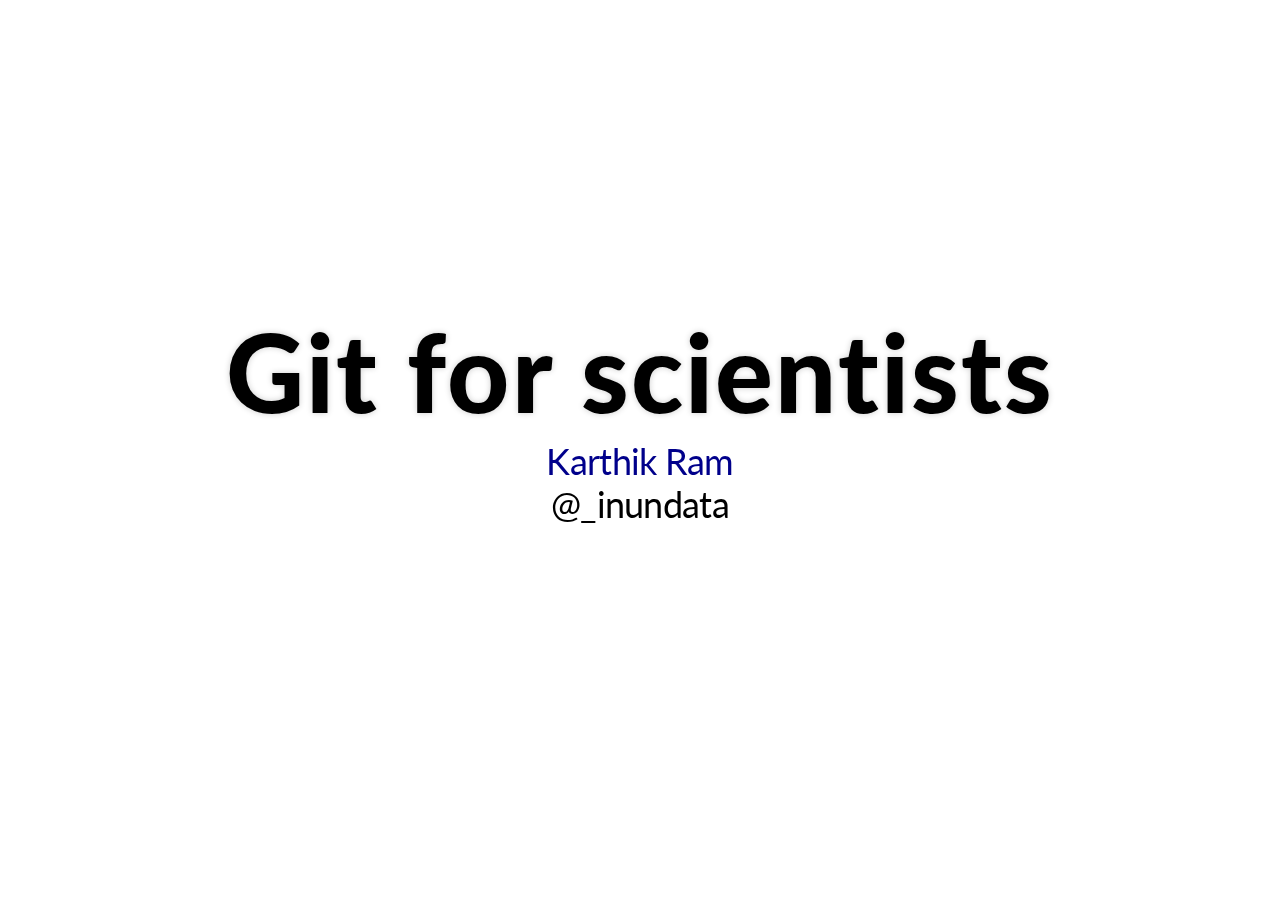
==== index.html @ ee681ab2 "Moved setting earlier" ====
<!doctype html>
<html lang="en">
  <head>
    <title>Git for Science</title>
    <meta name="description" content="A short introduction to git">
        <meta name="author" content="Karthik Ram">
        <meta name="apple-mobile-web-app-capable" content="yes" />
        <meta name="apple-mobile-web-app-status-bar-style" content="black-translucent" />
    <link rel="stylesheet" href="css/slides/reveal.min.css" />
    <link rel="stylesheet" href="css/slides/oscar.css" id="theme" />
    <link rel="stylesheet" href="css/slides/ted.css" />
    <link rel="stylesheet" href="css/slides/github.css">

<!-- Licensed as CC-BY, please edit and use as you see fit. -->


        <!--[if lt IE 9]>
        <script src="lib/js/html5shiv.js"></script>
        <![endif]-->
  </head>
  <body>
    <div class="reveal">
      <div class="slides">
      <section id="slide-title">
  <h1>Git for scientists</h1>
  <p>
    <div class="attribution">
    <a href="http://www.inundata.org/">Karthik Ram </a><br />
    @_inundata
    </div>
  </p>
</section>


<!-- .......................................... -->
<section id="howmany" data-markdown>
    <script type="text/template">
        ## Have you heard of a Version Control System?
    </script>
</section>

<!-- ......Let's jump into git, hooray! .......... -->


<!-- .......................................... -->
<section id="plan" data-markdown>
    <script type="text/template">
        ![](img/vcs_for_science.png)
    </script>
</section>

<!-- .......................................... -->
<section id="Transparency" data-markdown>
    <script type="text/template">
        ## Uses of version control
          * An amazing backup
          * promotes transparency
          * facilitates reproducibility
          * faster recovery from errors
          * easier collaboration
    </script>
</section>

<!-- .......................................... -->
<section id="benefits_for_you" data-markdown>
    <script type="text/template">
        ## Uses of version control
          * Writing papers (either alone or collaboratively)
          * Manage spreadsheet data
          * Writing lectures
          * Writing syllabi
          * maintain your scripts (R, Python, whatever else)
    </script>
</section>

<!-- .......................................... -->
<section id="not_dropobox" data-markdown>
    <script type="text/template">
        This is much more robust than a system like Dropbox <br>
        You decide when to version and what to version.
    </script>
</section>

<!-- .......................................... -->
<section id="snapshots" data-markdown>

    <script type="text/template">
    ### Version control captures snapshots of your work through time
    ![](http://git-scm.com/figures/18333fig0105-tn.png)
    </script>
</section>


<!-- .......................................... -->
<section id="how_it_works" data-markdown>
    <script type="text/template">
         ## What is Git?
    </script>
</section>


<!-- .......................................... -->
<section id="distributed" data-markdown>
    <script type="text/template">
        ##  Git is an open source, distributed, version control system.
    </script>
</section>

<!-- .......................................... -->
<section id="whatgoesintoagitrepo">
  <h2>A git repository is two things</h2>
  <ul>
    <li>A <b>key value store</b> maps checksum &rarr; file</li>
    <li><b>A tree</b>: How these checksums correspond to versions and branches.</li>
  </ul>
  </aside>
  </section>

  <!-- .......................................... -->
<section id="a_tree" data-markdown>
      <script type="text/template">
      ## How Git internally tracks changes
      <br><br>
          ![](img/acommit_tree.png)
      </script>
  </section>

<!-- .......................................... -->
<section id="a_commit" data-markdown>
    <script type="text/template">
    ##  Examine a commit (snapshot)
        ![](img/commit_anatomy.png)
    </script>
</section>

<!-- .......................................... -->
<section id="three_commits" data-markdown>
    <script type="text/template">
        ![](img/threecommits.png)
    </script>
</section>


<!-- .......................................... -->
<section id="configuration" data-markdown>
    <script type="text/template">
        ## Configuration
        <br><br>
        ```
        git config --global user.name "Karthik Ram"
        git config --global user.email "kram@berkeley.edu"
        git config --global color.ui "auto"
        git config --global core.editor "gedit -w -s" 
        ```
<p class="small" align="left">See your current setings</p>
```
git config --list
git config user.name
```
    </script>
</section>


<!-- .......................................... -->
<section id="aliases" data-markdown>
    <script type="text/template">
        ## Aliases
        <br><br>
        ```
        git config --global alias.st status 
        git config --global alias.ci commit 
        git config --global alias.co checkout 
        git config --global alias.ls 'log --pretty=format:'%Cred%h%Creset -%C(yellow)%d%Creset %s %Cgreen(%cr) %C(bold blue)[%an]%Creset' --abbrev-commit'
        git config --global alias.ll 'log --pretty=format:"%C(yellow)%h%Cred%d %Creset%s%Cblue [%cn]" --decorate --numstat'
        ```
<p class="small" align="left">See your current setings</p>
```
git config --list
git config user.name
```
    </script>
</section>


<!-- ~~~~~~~~~~~~~ Start Chacon  ~~~~~~~~~~~~~~~~~~ -->
<section id="how_git_works" data-markdown>
    <script type="text/template">
        # What happens underneath the hood
    </script>
</section>

<section id="chacon51" data-markdown>
    <script type="text/template">
        ![](chacon/foo-0051.png)
    </script>
</section>

<section id="chacon52" data-markdown>
    <script type="text/template">
        ![](chacon/foo-0052.png)
    </script>
</section>

<section id="chacon53" data-markdown>
    <script type="text/template">
        ![](chacon/foo-0053.png)
    </script>
</section>

<section id="chacon54" data-markdown>
    <script type="text/template">
        ![](chacon/foo-0054.png)
    </script>
</section>

<section id="chacon55" data-markdown>
    <script type="text/template">
        ![](chacon/foo-0055.png)
    </script>
</section>

<section id="chacon56" data-markdown>
    <script type="text/template">
        ![](chacon/foo-0056.png)
    </script>
</section>

<section id="chacon57" data-markdown>
    <script type="text/template">
        ![](chacon/foo-0057.png)
    </script>
</section>

<section id="chacon58" data-markdown>
    <script type="text/template">
        ![](chacon/foo-0058.png)
    </script>
</section>

<section id="chacon59" data-markdown>
    <script type="text/template">
        ![](chacon/foo-0059.png)
    </script>
</section>

<section id="chacon60" data-markdown>
    <script type="text/template">
        ![](chacon/foo-0060.png)
    </script>
</section>

<section id="chacon61" data-markdown>
    <script type="text/template">
        ![](chacon/foo-0061.png)
    </script>
</section>

<section id="chacon62" data-markdown>
    <script type="text/template">
        ![](chacon/foo-0062.png)
    </script>
</section>

<section id="chacon63" data-markdown>
    <script type="text/template">
        ![](chacon/foo-0063.png)
    </script>
</section>

<section id="chacon64" data-markdown>
    <script type="text/template">
        ![](chacon/foo-0064.png)
    </script>
</section>

<section id="chacon65" data-markdown>
    <script type="text/template">
        ![](chacon/foo-0065.png)
    </script>
</section>

<section id="chacon66" data-markdown>
    <script type="text/template">
        ![](chacon/foo-0066.png)
    </script>
</section>

<section id="chacon67" data-markdown>
    <script type="text/template">
        ![](chacon/foo-0067.png)
    </script>
</section>

<section id="chacon68" data-markdown>
    <script type="text/template">
        ![](chacon/foo-0068.png)
    </script>
</section>

<section id="chacon69" data-markdown>
    <script type="text/template">
        ![](chacon/foo-0069.png)
    </script>
</section>

<section id="chacon70" data-markdown>
    <script type="text/template">
        ![](chacon/foo-0070.png)
    </script>
</section>

<section id="chacon71" data-markdown>
    <script type="text/template">
        ![](chacon/foo-0071.png)
    </script>
</section>

<section id="chacon72" data-markdown>
    <script type="text/template">
        ![](chacon/foo-0072.png)
    </script>
</section>

<section id="chacon73" data-markdown>
    <script type="text/template">
        ![](chacon/foo-0073.png)
    </script>
</section>

<!-- ~~~~~~~~~~~~~ End Chacon, damn that was long  ~~~~~~~~~~~~~~~~~~ -->

<!-- .......................................... -->
<section id="lets_start" data-markdown>
    <script type="text/template">
        ## Lets start using Git!
    </script>
</section>

<!-- .......................................... -->
<section id="shell_git" data-markdown>
    <script type="text/template">
        ## Type in git from the terminal
<br>
```
git
```
</script>
</section>

<!-- .......................................... -->
<section id="configuration" data-markdown>
    <script type="text/template">
        ## Configuration
        <br><br>
        ```
        git config --global user.name "Karthik Ram"
        git config --global user.email "kram@berkeley.edu"
        git config --global color.ui "auto"
        git config --global core.editor "gedit -w -s" 
        ```
<p class="small" align="left">See your current setings</p>
```
git config --list
git config user.name
```
    </script>
</section>


<!-- .......................................... -->
<section id="aliases" data-markdown>
    <script type="text/template">
        ## Aliases
        <br><br>
        ```
        git config --global alias.st status 
        git config --global alias.ci commit 
        git config --global alias.co checkout 
        git config --global alias.ls 'log --pretty=format:'%Cred%h%Creset -%C(yellow)%d%Creset %s %Cgreen(%cr) %C(bold blue)[%an]%Creset' --abbrev-commit'
        git config --global alias.ll 'log --pretty=format:"%C(yellow)%h%Cred%d %Creset%s%Cblue [%cn]" --decorate --numstat'
        ```
<p class="small" align="left">See your current setings</p>
```
git config --list
git config user.name
```
    </script>
</section>



<!-- .......................................... -->
<section id="basic_workflow" data-markdown>
    <script type="text/template">
      ## There are 4 main steps to a basic Git workflow
<br><br>

1. Edit files (grab a tub of ice cream off the shelf)
2. Review these changes (Do you really want ice cream?)
3. Stage the changes (put it in your cart)
4. Commit these changes (pay for it)
    </script>
</section>

<!-- .......................................... -->
<section id="lifecycle_more">
<img src="img/lifecycle2.png" />
</section>

<!-- .......................................... -->
<section id="workflow_fleshed_out" data-markdown>
<script type="text/template">
  ## There are 4 main steps to a basic Git workflow

 1. Edit files (create a file)
 2. Review these changes (<code>git diff</code>)
 3. Stage the changes (<code>git add</code>)
 4. Commit these changes (<code>git commit</code>)
    </script>
</section>




<!-- .......................................... -->
<section id="even-simpler-workflow-ice-cream">
     <h2>An even simpler workflow</h2>
<ol>
 <li class="fragment"> edit files (Grab tub of ice cream)</li>
 <li class="fragment"> Stage the changes and commit  (run to cashier and pay for it)</li>
</ol>
</section>

<!-- .......................................... -->
<section id="even-simpler-workflow" data-markdown>
    <script type="text/template">
      ## An even simpler workflow
      1. edit files (Use your favorite editor)
      2. Stage the changes and commit  (`git commit -am`)
    </script>
</section>



<!-- .......................................... -->
<section id="create_new_folder" data-markdown>
    <script type="text/template">
    ## Create a folder and initialize a git repository
    <br><br>
```
mkdir temp
cd temp
git init
```

```
Initialized empty Git repository in /private/tmp/temp/.git/
```
    </script>
</section>


<!-- .......................................... -->
<section id="examine_the_directory" data-markdown>
    <script type="text/template">
### Now examine the folder

```
ls -la
```

```
total 0
drwxr-xr-x   3 karthik  wheel   102 Apr 12 16:05 .
drwxrwxrwt  48 root     wheel  1632 Apr 12 16:05 ..
drwxr-xr-x  10 karthik  wheel   340 Apr 12 16:05 .git
```
```
ls -l .git

total 40
-rw-r--r--   1 karthik  wheel   16 Apr 12 16:06 COMMIT_EDITMSG
-rw-r--r--   1 karthik  wheel   23 Apr 12 16:05 HEAD
drwxr-xr-x   2 karthik  wheel   68 Apr 12 16:05 branches
-rw-r--r--   1 karthik  wheel  138 Apr 12 16:05 config
-rw-r--r--   1 karthik  wheel   73 Apr 12 16:05 description
drwxr-xr-x  11 karthik  wheel  374 Apr 12 16:05 hooks
-rw-r--r--   1 karthik  wheel  104 Apr 12 16:06 index
drwxr-xr-x   3 karthik  wheel  102 Apr 12 16:05 info
drwxr-xr-x   4 karthik  wheel  136 Apr 12 16:06 logs
drwxr-xr-x   7 karthik  wheel  238 Apr 12 16:06 objects
drwxr-xr-x   4 karthik  wheel  136 Apr 12 16:05 refs
```
    </script>
</section>

<!-- .......................................... -->
<section id="Create-a-file" data-markdown>
    <script type="text/template">
  ## Create a file

  ```
  echo "My first file" > file1.txt
  git status
  ```
    </script>
</section>

<!-- .......................................... -->
<section id="git_status" data-markdown>
    <script type="text/template">
    ## git status
```
git status
```

```
  # On branch master
  #
  # Initial commit
  #
  # Untracked files:
  #   (use "git add <file>..." to include in what will be committed)
  #
  #   file1.txt
nothing added to commit but untracked files present (use "git add" to track)
```
    </script>
</section>


<!-- .......................................... -->
<section id="add_a_file" data-markdown>
    <script type="text/template">
## git add

```
  git add file1.txt
  git status
```

```
  # On branch master
  #
  # Initial commit
  #
  # Changes to be committed:
  #   (use "git rm --cached <file>..." to unstage)
  #
  #   new file:   file1.txt
  #
```
    </script>
</section>

<!-- .......................................... -->
<section id="your_first_commit" data-markdown>
    <script type="text/template">
## git commit

```
  git commit -m"My first commit"


[master (root-commit) c173899] My first commit
 1 file changed, 1 insertion(+)
 create mode 100644 file1.txt
  git status
  # On branch master
nothing to commit, working directory clean
```
<br>
<p class="small" align="left">Now another quick status check</p>
<br>
```
git status

  # On branch master
nothing to commit, working directory clean
```
    </script>
</section>

<!-- .......................................... -->
<section id="make_changes" data-markdown>
    <script type="text/template">
      ## Make some changes

<pre><code>echo "Another exciting data point to my file" >> file1.txt
</code></pre>

<pre><code>git status

# On branch master
# Changes not staged for commit:
#   (use "git add <file>..." to update what will be committed)
#   (use "git checkout -- <file>..." to discard changes in working directory)
#
#   modified:   file1.txt
#
no changes added to commit (use "git add" and/or "git commit -a")
</code></pre>
    </script>
</section>

<!-- .......................................... -->
<section id="log" data-markdown>
    <script type="text/template">
## View the logs

```
git log
```

```
commit ee10d636d5859340a37e2a9b5e1d2f1138858b20
Author: Karthik Ram <karthik.ram@gmail.com>
Date:   Fri Apr 12 17:33:52 2013 -0700

    Updated file 1 with new awesome information

commit c1738998b90db8e76172fb23338aa605a4c6d34f
Author: Karthik Ram <karthik.ram@gmail.com>
Date:   Fri Apr 12 16:06:25 2013 -0700

    My first commit
(END)
```
    </script>
</section>


<!-- .......................................... -->
<section id="exercise_1" data-markdown>
    <script type="text/template">
## Exercise
<hr>
1. Create a new folder
2. Initialize a git repository (<code>use git init</code>)
3. Create a file and add it
4. Commit the file.
5. View the logs (<code>git log</code>)
6. Modify and commit the file again
7. Now view the logs to see your commit history
8. Take a break!
    </script>
</section>



<!-- .......................................... -->
<section id="branch_title" data-markdown>
    <script type="text/template">
        # Git Branching
    </script>
</section>


<!-- .......................................... -->
<section id="masters">
<h3>Master branch</h3>
<img src="img/threecommits.png" />
<hr>
<img src="img/masterbranch.png" />
</section>

<!-- .......................................... -->
<section id="curr_br">
<h3>Current branch</h3>
<img src="img/HEAD.png" />
</section>

<!-- .......................................... -->
<section id="new_br">
<h3>New branch</h3>
<img src="img/newbranch.png" />
</section>

<!-- .......................................... -->
<section id="new_branch">
<h3>New branch</h3>
<img src="img/HEAD_testing.png" />
</section>

<!-- .......................................... -->
<section id="create_a_branch" data-markdown>
    <script type="text/template">
    ## Lets branch out!
    <br><br>

```
 # What branches do I have?
git branch
 # create a new branch
git branch new_idea
git branch
git checkout new_idea
git branch
echo "Another new line" >> file1.txt
echo "Added a sentence in my new branch" >> file1.txt
```
    </script>
</section>

<section id="commit_to_new_branch" data-markdown>
    <script type="text/template">
Make some changes to this <code>new_idea</code> branch

```
echo "Another new line" >> file1.txt
echo "Added a sentence in my new branch" >> file1.txt
```
Do a <code>git diff</code>

```
git diff
```
Then commit your changes (Capitalized, short summary (less than 50 chars))

```
git commit
```
    </script>
</section>

<!-- .......................................... -->
<section id="comparing-two-branches">
  <h3>Compare the two branches</h3>
<table  width=80%>
<tr>
<td>
<pre>
<code>git checkout master
git branch
* master
  new_idea

cat file1.txt

My first file
Another exciting data point
</code>
</pre>
</td>

<td>
<pre>
<code>git branch
git checkout new_idea
  master
* new_idea

cat file1.txt

My first file
Another exciting data point
Another new line
Added a sentence in my new branch
</code>
</pre>
</td>


</tr></table>
</section>


<section id="new_files" data-markdown>
    <script type="text/template">
### Also create a couple of new files in this branch

```
touch a.txt
touch b.txt
git add .
git commit -m "Add new files"
git status
```
    </script>
</section>

<!-- .......................................... -->
<section id="merging" data-markdown>
    <script type="text/template">
## Merging two branches

```
git checkout master
git merge new_idea
git status
cat file1.txt
```
    </script>
</section>


<!-- ..........................................
 <section id="what_merge_looks" data-markdown>
     <script type="text/template">
     ## What a merge looks like
 <br>
         ![](img/after_merge.png)
     </script>
 </section>
 -->

<!-- .......................................... -->
<section title="after_merge">
<h2>What a merge looks like</h2>
<img src="http://git-scm.com/figures/18333fig0328-tn.png" />
</section>


<!-- .......................................... -->
<section id="adding-a-remotes" data-markdown>
    <script type="text/template">
        # Add a remote to mirror your repository
    </script>
</section>


<!-- .......................................... -->
<section id="adding_a_remote" data-markdown>
    <script type="text/template">
### What remotes do you have?

```
git remote -v
```
### Now we can add a remote

```
git remote add ...
```

    </script>
</section>

<!-- .......................................... -->
<section id="remote-hosts" data-markdown >
    <script type="text/template">
        # Using a Git hosting service
    </script>
</section>

<!-- .......................................... -->
<section id="hosting_options" data-markdown>
<script type="text/template">
### Where to host your code

* **Bitbucket.com**: unlimited free private hosting for students
* **GitHub.com**: offers 5 free private repositories for students
* Both offer unlimited public repositories
</script>
</section>

<!-- .......................................... -->
<section id="clone_this_repo" data-markdown>
    <script type="text/template">
    ### Clone the repo you are currently viewing!
```
git clone git@github.com:karthikram/git_intro.git
```
    </script>
</section>

<!-- .......................................... -->
<section id="five_min_break" data-markdown data-state="skyblue">
    <script type="text/template">
## Take 15 minutes to poke around my repo.
## See my logs, branches (or just take a break)
    </script>
</section>


<!-- .......................................... -->
<section id="push_and_pull" data-markdown>
    <script type="text/template">
        # Syncing with a remote repository
```
git push
```

```
git pull
```
    </script>
</section>

<!-- .......................................... -->
<section id="review" data-markdown>
    <script type="text/template">
        ## Git command review
1. git add
2. git commit
3. git status
4. git clone
5. git diff
6. git branch
7. git merge
    </script>
</section>

<!-- .......................................... -->
<section id="resources" data-markdown>
    <script type="text/template">
        ## Additional resources
1. git-scm.com
2. gitref.org
3. progit.com
    </script>
</section>

<!-- .......................................... -->
<!-- Prius Dashboard image source: http://www.flickr.com/photos/shinerclay/5020338937/ -->
<!-- This is how you are using Git now, which is fine. -->
<section id="prius" data-markdown >
    <script type="text/template">
        ![](img/prius.jpg)
    </script>
</section>

<!-- .......................................... -->
<!-- Endeavor image source: http://www.flickr.com/photos/jurvetson/6912974136/ -->
<!-- But really, this is the true power of Git. You can expose every wire and button under the hood if you wanted to. -->
<section id="shuttle" data-markdown >
    <script type="text/template">
        ![](img/endavour.jpg)
    </script>
</section>



<section id="things-i-didnt-cover">
<h3>Other things you can do</h3>
<ul>
<li>Collaborate with your coauthors</li>
<li>Use various free/paid tools including guis</li>
<li>Manage everything with git</li>
</ul>
</section>


<section id="vcs_all_the_things" data-markdown>
    <script type="text/template">
![](img/kid_like_a_boss.jpg)
    </script>
</section>
<!-- ~~~~~~~~~~~~~ end divs  ~~~~~~~~~~~~~~~~~~ -->

      </div>
    </div>

<script src="js/slides/head.min.js"></script>
<script src="js/slides/reveal.min.js"></script>

<!-- Load JS here for greater good =============================-->
    <script src="js/jquery-1.8.2.min.js"></script>
    <script src="js/jquery-ui-1.10.0.custom.min.js"></script>
    <script src="js/jquery.dropkick-1.0.0.js"></script>
    <script src="js/custom_checkbox_and_radio.js"></script>
    <script src="js/custom_radio.js"></script>
    <script src="js/jquery.tagsinput.js"></script>
    // <script src="js/bootstrap-tooltip.js"></script>
    // <script src="js/jquery.placeholder.js"></script>
    // <script src="http://vjs.zencdn.net/c/video.js"></script>
    <script src="js/application.js"></script>
<script>
            Reveal.initialize({
                controls: false,
                progress: false,
                history: true,
                center: true,
                theme: Reveal.getQueryHash().theme, // available themes are in /css/theme
                transition: Reveal.getQueryHash().transition || 'none', // default/cube/page/concave/zoom/linear/none

                // Optional libraries used to extend on reveal.js
                dependencies: [
        { src: 'js/slides/classList.js', condition: function() { return !document.body.classList; } },
          { src: 'plugin/markdown/showdown.js', condition: function() { return !!document.querySelector( '[data-markdown]' ); } },
          { src: 'plugin/markdown/markdown.js', condition: function() { return !!document.querySelector( '[data-markdown]' ); } },
          { src: 'js/slides/highlight.js', async: true, callback: function() { hljs.initHighlightingOnLoad(); } },
          { src: 'js/slides/zoom.js', async: true, condition: function() { return !!document.body.classList; } },
          { src: 'js/slides/notes.js', async: true, condition: function() { return !!document.body.classList; } }

                ]
            });
</script>

  </body>
</html>
---- css/slides/oscar.css ----
@import url(http://fonts.googleapis.com/css?family=Lato:300italic,400,400italic,700italic,700,900);
/**
 * A simple theme for reveal.js presentations, similar
 * to the default theme. The accent color is darkblue.
 *
 * This theme is Copyright (C) 2012 Owen Versteeg, https://github.com/StereotypicalApps. It is MIT licensed.
 * reveal.js is Copyright (C) 2011-2012 Hakim El Hattab, http://hakim.se
 */
/*********************************************
 * GLOBAL STYLES
 *********************************************/
@font-face {
  font-family: 'FontAwesome';
  src: url('font/fontawesome-webfont.eot?v=3.0.1');
  src: url('font/fontawesome-webfont.eot?#iefix&v=3.0.1') format('embedded-opentype'),
    url('font/fontawesome-webfont.woff?v=3.0.1') format('woff'),
    url('font/fontawesome-webfont.ttf?v=3.0.1') format('truetype');
  font-weight: normal;
  font-style: normal;
}

body {
  background: white;
  background-color: white;
}

.reveal {
  font-family: "Lato", Times, "Times New Roman", serif;
  font-size: 36px;
  font-weight: 200;
  letter-spacing: -0.02em;
  color: black;
}

::selection {
  color: white;
  background: rgba(0, 0, 0, 0.99);
  text-shadow: none;
}

/*********************************************
 * HEADERS
 *********************************************/
.reveal h1,
.reveal h2,
.reveal h3,
.reveal h4,
.reveal h5,
.reveal h6 {
  margin: 0 0 20px 0;
  color: black;
  font-family: "Lato", sans-serif;
  line-height: 0.9em;
  letter-spacing: 0.02em;
  text-transform: none;
  text-shadow: none;
}

.reveal h1 { font-weight: 900 }
.reveal h2 { font-weight: 700 }
.reveal h3 { font-weight: 500 }
.reveal h4 { font-weight: 400 }

.reveal .elaboration {
  font-weight: 300 !important;
  font-style: italic;
}

.reveal h1 {
  text-shadow: 0px 0px 6px rgba(0, 0, 0, 0.2);
}

/*********************************************
 * LINKS
 *********************************************/
.reveal a:not(.image) {
  color: darkblue;
  text-decoration: none;
  -webkit-transition: color .15s ease;
  -moz-transition: color .15s ease;
  -ms-transition: color .15s ease;
  -o-transition: color .15s ease;
  transition: color .15s ease;
}

.reveal a:not(.image):hover {
  color: #0000f1;
  text-shadow: none;
  border: none;
}

.reveal .roll span:after {
  color: #fff;
  background: #00003f;
}

/*********************************************
 * IMAGES
 *********************************************/
.reveal section img {
  margin: 15px 0px;
  background: rgba(255, 255, 255, 0.12);
  border: 4px solid black;
  box-shadow: 0 0 10px rgba(0, 0, 0, 0.15);
  -webkit-transition: all .2s linear;
  -moz-transition: all .2s linear;
  -ms-transition: all .2s linear;
  -o-transition: all .2s linear;
  transition: all .2s linear;
}

.reveal a:hover img {
  background: rgba(255, 255, 255, 0.2);
  border-color: darkblue;
  box-shadow: 0 0 20px rgba(0, 0, 0, 0.55);
}

/*********************************************
 * NAVIGATION CONTROLS
 *********************************************/
.reveal .controls div.navigate-left,
.reveal .controls div.navigate-left.enabled {
  border-right-color: darkblue;
}

.reveal .controls div.navigate-right,
.reveal .controls div.navigate-right.enabled {
  border-left-color: darkblue;
}

.reveal .controls div.navigate-up,
.reveal .controls div.navigate-up.enabled {
  border-bottom-color: darkblue;
}

.reveal .controls div.navigate-down,
.reveal .controls div.navigate-down.enabled {
  border-top-color: darkblue;
}

.reveal .controls div.navigate-left.enabled:hover {
  border-right-color: #0000f1;
}

.reveal .controls div.navigate-right.enabled:hover {
  border-left-color: #0000f1;
}

.reveal .controls div.navigate-up.enabled:hover {
  border-bottom-color: #0000f1;
}

.reveal .controls div.navigate-down.enabled:hover {
  border-top-color: #0000f1;
}

/*********************************************
 * PROGRESS BAR
 *********************************************/
.reveal .progress {
  background: rgba(0, 0, 0, 0.2);
}

.reveal .progress span {
  background: darkblue;
  -webkit-transition: width 800ms cubic-bezier(0.26, 0.86, 0.44, 0.985);
  -moz-transition: width 800ms cubic-bezier(0.26, 0.86, 0.44, 0.985);
  -ms-transition: width 800ms cubic-bezier(0.26, 0.86, 0.44, 0.985);
  -o-transition: width 800ms cubic-bezier(0.26, 0.86, 0.44, 0.985);
  transition: width 800ms cubic-bezier(0.26, 0.86, 0.44, 0.985);
}
---- css/slides/ted.css ----
/**
 * Background Types
 */

/* Whiteout */

.whiteout .reveal .state-background {
	background: rgba( 255, 255, 255, 1.0 );
}

.whiteout .reveal h1 { color: black; }
.whiteout .reveal h2 { color: black; }
.whiteout .reveal h3 { color: black; }
.whiteout .reveal ul li { color: black; }

/* BlueSky */

.bluesky .reveal .state-background {
  background: -moz-radial-gradient(center, circle cover, #057bc3 0%, #005a8 100%);
  background: -webkit-gradient(radial, center center, 0px, center center, 100%, color-stop(0%, #057bc3), color-stop(100%, #005a98));
  background: -webkit-radial-gradient(center, circle cover, #057bc3 0%, #005a98 100%);
  background: -o-radial-gradient(center, circle cover, #057bc3 0%, #005a98 100%);
  background: -ms-radial-gradient(center, circle cover, #057bc3 0%, #005a98 100%);
  background: radial-gradient(center, circle cover, #057bc3 0%, #005a98 100%);
}

.bluesky .reveal h1,
.bluesky .reveal h2,
.bluesky .reveal h3,
.bluesky .reveal h4,
.bluesky .reveal h5,
.bluesky .reveal h6,
.bluesky .reveal p,
.bluesky .reveal div,
.bluesky .reveal ul li {
  color: white;
}

.bluesky .reveal a {
  color: pink;
  text-decoration: underline;
}

img {
  box-shadow: none !important;
}

img {
  border: 0 !important;
  shadow: none;
}

.small {
  font-size: 0.8em !important;
}

table {
  margin-left: auto !important;
  margin-right: auto !important;
}

table td {
  padding: 2px !important;
  padding-top: 18px !important;
  padding-bottom: 18px !important;
}

table.lined td {
  border-bottom: 1px solid #eee;
}

.cmd {
  background-color: #0B2E59 !important;
  color: #E33258 !important;
  padding: 5px !important;
  margin: 1px !important;
  border-radius: 5px !important;
  font-family: monospace !important;
}

.large {
  font-size: 1.3em !important;
  line-height: 1.1em !important;
}

ul.large li {
  margin-bottom: 10px;
}

.huge {
  font-size: 1.8em !important;
}

table.code-example th {
  text-align: center;
}

.reveal .slides {
  max-width: 1000px !important;
}

/*code {
	background: black;
	color: white;
  border-radius: 0.3em;
	box-shadow: 0 0 5px 1px #222 !important;
}*/

pre {
	padding: .2em;
  box-shadow: none !important;
}


span.tt {
  font-family: Monaco !important;
}

img.full {
  max-width: 90%;
  max-height: 90%;
}

.important {
  font-weight: bolder;
}

table.wide {
  min-width: 80%;
}

table.centered td {
  text-align: center;
}

table.small td {
  padding: 0;
}
.small {
  font-size: 0.8em !important;
  line-height: 0.9em !important;
}

p.source {
  text-align: right;
  font-style: italic;
  font-size: 0.4em;
}
---- css/slides/github.css ----
/*

github.com style (c) Vasily Polovnyov <vast@whiteants.net>

*/

pre code {
  font-size: 155%;
  display: block; padding: 0.5em;
  color: #333;
  background: #f8f8ff
}

pre .comment,
pre .template_comment,
pre .diff .header,
pre .javadoc {
  color: #998;
  font-style: italic
}

pre .keyword,
pre .css .rule .keyword,
pre .winutils,
pre .javascript .title,
pre .nginx .title,
pre .subst,
pre .request,
pre .status {
  color: #333;
  font-weight: bold
}

pre .number,
pre .hexcolor,
pre .ruby .constant {
  color: #099;
}

pre .string,
pre .tag .value,
pre .phpdoc,
pre .tex .formula {
  color: #d14
}

pre .title,
pre .id {
  color: #900;
  font-weight: bold
}

pre .javascript .title,
pre .lisp .title,
pre .clojure .title,
pre .subst {
  font-weight: normal
}

pre .class .title,
pre .haskell .type,
pre .vhdl .literal,
pre .tex .command {
  color: #458;
  font-weight: bold
}

pre .tag,
pre .tag .title,
pre .rules .property,
pre .django .tag .keyword {
  color: #000080;
  font-weight: normal
}

pre .attribute,
pre .variable,
pre .lisp .body {
  color: #008080
}

pre .regexp {
  color: #009926
}

pre .class {
  color: #458;
  font-weight: bold
}

pre .symbol,
pre .ruby .symbol .string,
pre .lisp .keyword,
pre .tex .special,
pre .prompt {
  color: #990073
}

pre .built_in,
pre .lisp .title,
pre .clojure .built_in {
  color: #0086b3
}

pre .preprocessor,
pre .pi,
pre .doctype,
pre .shebang,
pre .cdata {
  color: #999;
  font-weight: bold
}

pre .deletion {
  background: #fdd
}

pre .addition {
  background: #dfd
}

pre .diff .change {
  background: #0086b3
}

pre .chunk {
  color: #aaa
}
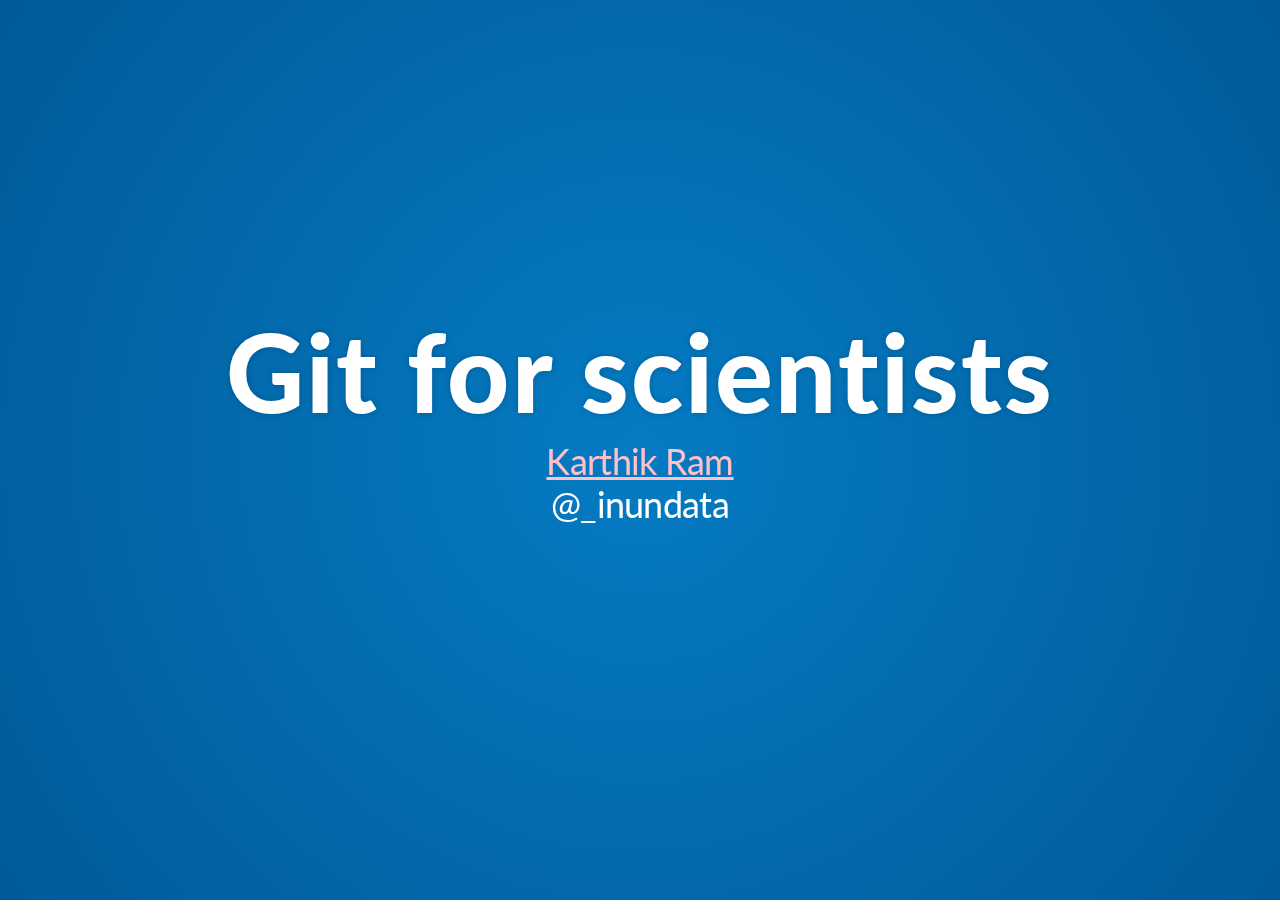
==== commit 2738fb5b: "minor edit" ====
--- a/index.html
+++ b/index.html
@@ -2,7 +2,7 @@
 <html lang="en">
   <head>
     <title>Git for Science</title>
-    <meta name="description" content="A short introduction to git">
+    <meta name="description" content="A short introduction to Git">
         <meta name="author" content="Karthik Ram">
         <meta name="apple-mobile-web-app-capable" content="yes" />
         <meta name="apple-mobile-web-app-status-bar-style" content="black-translucent" />
@@ -21,7 +21,7 @@
   <body>
     <div class="reveal">
       <div class="slides">
-      <section id="slide-title">
+      <section id="slide-title" data-state="bluesky">
   <h1>Git for scientists</h1>
   <p>
     <div class="attribution">
@@ -50,7 +50,7 @@
 </section>
 
 <!-- .......................................... -->
-<section id="Transparency" data-markdown>
+<section id="Transparency" data-markdown data-state="bluesky">
     <script type="text/template">
         ## Uses of version control
           * An amazing backup
@@ -62,11 +62,11 @@
 </section>
 
 <!-- .......................................... -->
-<section id="benefits_for_you" data-markdown>
+<section id="benefits_for_you" data-markdown data-state="bluesky">
     <script type="text/template">
         ## Uses of version control
           * Writing papers (either alone or collaboratively)
-          * Manage spreadsheet data
+          * Manage tabular data
           * Writing lectures
           * Writing syllabi
           * maintain your scripts (R, Python, whatever else)
@@ -74,7 +74,7 @@
 </section>
 
 <!-- .......................................... -->
-<section id="not_dropobox" data-markdown>
+<section id="not_dropobox" data-markdown data-state="bluesky">
     <script type="text/template">
         This is much more robust than a system like Dropbox <br>
         You decide when to version and what to version.
@@ -92,7 +92,7 @@
 
 
 <!-- .......................................... -->
-<section id="how_it_works" data-markdown>
+<section id="how_it_works" data-markdown data-state="bluesky">
     <script type="text/template">
          ## What is Git?
     </script>
@@ -139,7 +139,170 @@
         ![](img/threecommits.png)
     </script>
 </section>
-
+<!-- ~~~~~~~~~~~~~ Start Chacon  ~~~~~~~~~~~~~~~~~~ -->
+<section id="how_git_works" data-markdown data-state="bluesky">
+    <script type="text/template">
+        # What happens underneath the hood
+    </script>
+</section>
+
+<section id="chacon51" data-markdown>
+    <script type="text/template">
+        ![](chacon/foo-0051.png)
+    </script>
+</section>
+
+<section id="chacon52" data-markdown>
+    <script type="text/template">
+        ![](chacon/foo-0052.png)
+    </script>
+</section>
+
+<section id="chacon53" data-markdown>
+    <script type="text/template">
+        ![](chacon/foo-0053.png)
+    </script>
+</section>
+
+<section id="chacon54" data-markdown>
+    <script type="text/template">
+        ![](chacon/foo-0054.png)
+    </script>
+</section>
+
+<section id="chacon55" data-markdown>
+    <script type="text/template">
+        ![](chacon/foo-0055.png)
+    </script>
+</section>
+
+<section id="chacon56" data-markdown>
+    <script type="text/template">
+        ![](chacon/foo-0056.png)
+    </script>
+</section>
+
+<section id="chacon57" data-markdown>
+    <script type="text/template">
+        ![](chacon/foo-0057.png)
+    </script>
+</section>
+
+<section id="chacon58" data-markdown>
+    <script type="text/template">
+        ![](chacon/foo-0058.png)
+    </script>
+</section>
+
+<section id="chacon59" data-markdown>
+    <script type="text/template">
+        ![](chacon/foo-0059.png)
+    </script>
+</section>
+
+<section id="chacon60" data-markdown>
+    <script type="text/template">
+        ![](chacon/foo-0060.png)
+    </script>
+</section>
+
+<section id="chacon61" data-markdown>
+    <script type="text/template">
+        ![](chacon/foo-0061.png)
+    </script>
+</section>
+
+<section id="chacon62" data-markdown>
+    <script type="text/template">
+        ![](chacon/foo-0062.png)
+    </script>
+</section>
+
+<section id="chacon63" data-markdown>
+    <script type="text/template">
+        ![](chacon/foo-0063.png)
+    </script>
+</section>
+
+<section id="chacon64" data-markdown>
+    <script type="text/template">
+        ![](chacon/foo-0064.png)
+    </script>
+</section>
+
+<section id="chacon65" data-markdown>
+    <script type="text/template">
+        ![](chacon/foo-0065.png)
+    </script>
+</section>
+
+<section id="chacon66" data-markdown>
+    <script type="text/template">
+        ![](chacon/foo-0066.png)
+    </script>
+</section>
+
+<section id="chacon67" data-markdown>
+    <script type="text/template">
+        ![](chacon/foo-0067.png)
+    </script>
+</section>
+
+<section id="chacon68" data-markdown>
+    <script type="text/template">
+        ![](chacon/foo-0068.png)
+    </script>
+</section>
+
+<section id="chacon69" data-markdown>
+    <script type="text/template">
+        ![](chacon/foo-0069.png)
+    </script>
+</section>
+
+<section id="chacon70" data-markdown>
+    <script type="text/template">
+        ![](chacon/foo-0070.png)
+    </script>
+</section>
+
+<section id="chacon71" data-markdown>
+    <script type="text/template">
+        ![](chacon/foo-0071.png)
+    </script>
+</section>
+
+<section id="chacon72" data-markdown>
+    <script type="text/template">
+        ![](chacon/foo-0072.png)
+    </script>
+</section>
+
+<section id="chacon73" data-markdown>
+    <script type="text/template">
+        ![](chacon/foo-0073.png)
+    </script>
+</section>
+
+<!-- ~~~~~~~~~~~~~ End Chacon, damn that was long  ~~~~~~~~~~~~~~~~~~ -->
+
+<!-- .......................................... -->
+<section id="lets_start" data-markdown data-state="bluesky">
+    <script type="text/template">
+        ## Lets start using Git!
+    </script>
+</section>
+
+<!-- .......................................... -->
+<section id="shell_git" data-markdown>
+    <script type="text/template">
+        ## Type in git from the terminal
+<br>
+```
+git
+```
+</script>
+</section>
 
 <!-- .......................................... -->
 <section id="configuration" data-markdown>
@@ -150,7 +313,6 @@
         git config --global user.name "Karthik Ram"
         git config --global user.email "kram@berkeley.edu"
         git config --global color.ui "auto"
-        git config --global core.editor "gedit -w -s" 
         ```
 <p class="small" align="left">See your current setings</p>
 ```
@@ -160,192 +322,6 @@
     </script>
 </section>
 
-
-<!-- .......................................... -->
-<section id="aliases" data-markdown>
-    <script type="text/template">
-        ## Aliases
-        <br><br>
-        ```
-        git config --global alias.st status 
-        git config --global alias.ci commit 
-        git config --global alias.co checkout 
-        git config --global alias.ls 'log --pretty=format:'%Cred%h%Creset -%C(yellow)%d%Creset %s %Cgreen(%cr) %C(bold blue)[%an]%Creset' --abbrev-commit'
-        git config --global alias.ll 'log --pretty=format:"%C(yellow)%h%Cred%d %Creset%s%Cblue [%cn]" --decorate --numstat'
-        ```
-<p class="small" align="left">See your current setings</p>
-```
-git config --list
-git config user.name
-```
-    </script>
-</section>
-
-
-<!-- ~~~~~~~~~~~~~ Start Chacon  ~~~~~~~~~~~~~~~~~~ -->
-<section id="how_git_works" data-markdown>
-    <script type="text/template">
-        # What happens underneath the hood
-    </script>
-</section>
-
-<section id="chacon51" data-markdown>
-    <script type="text/template">
-        ![](chacon/foo-0051.png)
-    </script>
-</section>
-
-<section id="chacon52" data-markdown>
-    <script type="text/template">
-        ![](chacon/foo-0052.png)
-    </script>
-</section>
-
-<section id="chacon53" data-markdown>
-    <script type="text/template">
-        ![](chacon/foo-0053.png)
-    </script>
-</section>
-
-<section id="chacon54" data-markdown>
-    <script type="text/template">
-        ![](chacon/foo-0054.png)
-    </script>
-</section>
-
-<section id="chacon55" data-markdown>
-    <script type="text/template">
-        ![](chacon/foo-0055.png)
-    </script>
-</section>
-
-<section id="chacon56" data-markdown>
-    <script type="text/template">
-        ![](chacon/foo-0056.png)
-    </script>
-</section>
-
-<section id="chacon57" data-markdown>
-    <script type="text/template">
-        ![](chacon/foo-0057.png)
-    </script>
-</section>
-
-<section id="chacon58" data-markdown>
-    <script type="text/template">
-        ![](chacon/foo-0058.png)
-    </script>
-</section>
-
-<section id="chacon59" data-markdown>
-    <script type="text/template">
-        ![](chacon/foo-0059.png)
-    </script>
-</section>
-
-<section id="chacon60" data-markdown>
-    <script type="text/template">
-        ![](chacon/foo-0060.png)
-    </script>
-</section>
-
-<section id="chacon61" data-markdown>
-    <script type="text/template">
-        ![](chacon/foo-0061.png)
-    </script>
-</section>
-
-<section id="chacon62" data-markdown>
-    <script type="text/template">
-        ![](chacon/foo-0062.png)
-    </script>
-</section>
-
-<section id="chacon63" data-markdown>
-    <script type="text/template">
-        ![](chacon/foo-0063.png)
-    </script>
-</section>
-
-<section id="chacon64" data-markdown>
-    <script type="text/template">
-        ![](chacon/foo-0064.png)
-    </script>
-</section>
-
-<section id="chacon65" data-markdown>
-    <script type="text/template">
-        ![](chacon/foo-0065.png)
-    </script>
-</section>
-
-<section id="chacon66" data-markdown>
-    <script type="text/template">
-        ![](chacon/foo-0066.png)
-    </script>
-</section>
-
-<section id="chacon67" data-markdown>
-    <script type="text/template">
-        ![](chacon/foo-0067.png)
-    </script>
-</section>
-
-<section id="chacon68" data-markdown>
-    <script type="text/template">
-        ![](chacon/foo-0068.png)
-    </script>
-</section>
-
-<section id="chacon69" data-markdown>
-    <script type="text/template">
-        ![](chacon/foo-0069.png)
-    </script>
-</section>
-
-<section id="chacon70" data-markdown>
-    <script type="text/template">
-        ![](chacon/foo-0070.png)
-    </script>
-</section>
-
-<section id="chacon71" data-markdown>
-    <script type="text/template">
-        ![](chacon/foo-0071.png)
-    </script>
-</section>
-
-<section id="chacon72" data-markdown>
-    <script type="text/template">
-        ![](chacon/foo-0072.png)
-    </script>
-</section>
-
-<section id="chacon73" data-markdown>
-    <script type="text/template">
-        ![](chacon/foo-0073.png)
-    </script>
-</section>
-
-<!-- ~~~~~~~~~~~~~ End Chacon, damn that was long  ~~~~~~~~~~~~~~~~~~ -->
-
-<!-- .......................................... -->
-<section id="lets_start" data-markdown>
-    <script type="text/template">
-        ## Lets start using Git!
-    </script>
-</section>
-
-<!-- .......................................... -->
-<section id="shell_git" data-markdown>
-    <script type="text/template">
-        ## Type in git from the terminal
-<br>
-```
-git
-```
-</script>
-</section>
 
 <!-- .......................................... -->
 <section id="configuration" data-markdown>
@@ -356,28 +332,7 @@
         git config --global user.name "Karthik Ram"
         git config --global user.email "kram@berkeley.edu"
         git config --global color.ui "auto"
-        git config --global core.editor "gedit -w -s" 
-        ```
-<p class="small" align="left">See your current setings</p>
-```
-git config --list
-git config user.name
-```
-    </script>
-</section>
-
-
-<!-- .......................................... -->
-<section id="aliases" data-markdown>
-    <script type="text/template">
-        ## Aliases
-        <br><br>
-        ```
-        git config --global alias.st status 
-        git config --global alias.ci commit 
-        git config --global alias.co checkout 
-        git config --global alias.ls 'log --pretty=format:'%Cred%h%Creset -%C(yellow)%d%Creset %s %Cgreen(%cr) %C(bold blue)[%an]%Creset' --abbrev-commit'
-        git config --global alias.ll 'log --pretty=format:"%C(yellow)%h%Cred%d %Creset%s%Cblue [%cn]" --decorate --numstat'
+        git config --global core.editor "nano" 
         ```
 <p class="small" align="left">See your current setings</p>
 ```
@@ -837,7 +792,7 @@
 </section>
 
 <!-- .......................................... -->
-<section id="remote-hosts" data-markdown >
+<section id="remote-hosts" data-markdown  data-state="bluesky">
     <script type="text/template">
         # Using a Git hosting service
     </script>
@@ -872,6 +827,15 @@
     </script>
 </section>
 
+
+<!-- .......................................... -->
+<section id="github" data-markdown>
+  # Using a Git hosting service like GitHub
+    <script type="text/template">
+    ## GitHub.com
+        ![](img/github_com.png)
+    </script>
+</section>
 
 <!-- .......................................... -->
 <section id="push_and_pull" data-markdown>
@@ -914,7 +878,7 @@
 <!-- .......................................... -->
 <!-- Prius Dashboard image source: http://www.flickr.com/photos/shinerclay/5020338937/ -->
 <!-- This is how you are using Git now, which is fine. -->
-<section id="prius" data-markdown >
+<section id="prius" data-markdown  data-state="bluesky">
     <script type="text/template">
         ![](img/prius.jpg)
     </script>
@@ -923,7 +887,7 @@
 <!-- .......................................... -->
 <!-- Endeavor image source: http://www.flickr.com/photos/jurvetson/6912974136/ -->
 <!-- But really, this is the true power of Git. You can expose every wire and button under the hood if you wanted to. -->
-<section id="shuttle" data-markdown >
+<section id="shuttle" data-markdown  data-state="bluesky">
     <script type="text/template">
         ![](img/endavour.jpg)
     </script>
@@ -931,7 +895,7 @@
 
 
 
-<section id="things-i-didnt-cover">
+<section id="things-i-didnt-cover" data-state="bluesky">
 <h3>Other things you can do</h3>
 <ul>
 <li>Collaborate with your coauthors</li>
@@ -941,7 +905,7 @@
 </section>
 
 
-<section id="vcs_all_the_things" data-markdown>
+<section id="vcs_all_the_things" data-markdown data-state="bluesky">
     <script type="text/template">
 ![](img/kid_like_a_boss.jpg)
     </script>
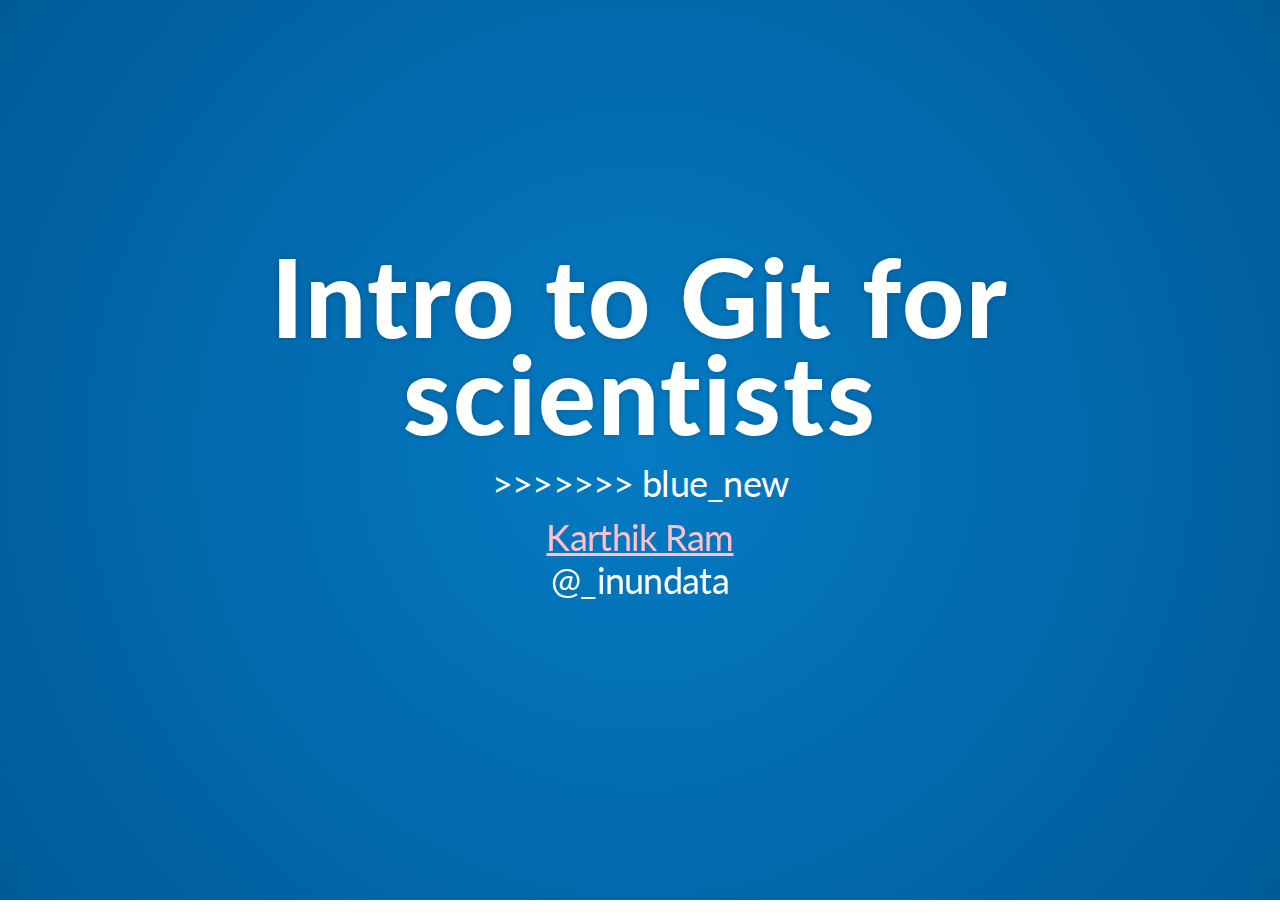
==== commit a94a5704: "Resolved conflicts, updated slides" ====
--- a/index.html
+++ b/index.html
@@ -2,7 +2,7 @@
 <html lang="en">
   <head>
     <title>Git for Science</title>
-    <meta name="description" content="A short introduction to Git">
+    <meta name="description" content="A short introduction to git">
         <meta name="author" content="Karthik Ram">
         <meta name="apple-mobile-web-app-capable" content="yes" />
         <meta name="apple-mobile-web-app-status-bar-style" content="black-translucent" />
@@ -22,7 +22,8 @@
     <div class="reveal">
       <div class="slides">
       <section id="slide-title" data-state="bluesky">
-  <h1>Git for scientists</h1>
+  <h1>Intro to Git for scientists</h1>
+>>>>>>> blue_new
   <p>
     <div class="attribution">
     <a href="http://www.inundata.org/">Karthik Ram </a><br />
@@ -50,7 +51,7 @@
 </section>
 
 <!-- .......................................... -->
-<section id="Transparency" data-markdown data-state="bluesky">
+<section id="Transparency" data-markdown>
     <script type="text/template">
         ## Uses of version control
           * An amazing backup
@@ -62,7 +63,7 @@
 </section>
 
 <!-- .......................................... -->
-<section id="benefits_for_you" data-markdown data-state="bluesky">
+<section id="benefits_for_you" data-markdown>
     <script type="text/template">
         ## Uses of version control
           * Writing papers (either alone or collaboratively)
@@ -74,7 +75,7 @@
 </section>
 
 <!-- .......................................... -->
-<section id="not_dropobox" data-markdown data-state="bluesky">
+<section id="not_dropobox" data-markdown>
     <script type="text/template">
         This is much more robust than a system like Dropbox <br>
         You decide when to version and what to version.
@@ -92,7 +93,7 @@
 
 
 <!-- .......................................... -->
-<section id="how_it_works" data-markdown data-state="bluesky">
+<section id="how_it_works" data-markdown>
     <script type="text/template">
          ## What is Git?
     </script>
@@ -139,170 +140,7 @@
         ![](img/threecommits.png)
     </script>
 </section>
-<!-- ~~~~~~~~~~~~~ Start Chacon  ~~~~~~~~~~~~~~~~~~ -->
-<section id="how_git_works" data-markdown data-state="bluesky">
-    <script type="text/template">
-        # What happens underneath the hood
-    </script>
-</section>
-
-<section id="chacon51" data-markdown>
-    <script type="text/template">
-        ![](chacon/foo-0051.png)
-    </script>
-</section>
-
-<section id="chacon52" data-markdown>
-    <script type="text/template">
-        ![](chacon/foo-0052.png)
-    </script>
-</section>
-
-<section id="chacon53" data-markdown>
-    <script type="text/template">
-        ![](chacon/foo-0053.png)
-    </script>
-</section>
-
-<section id="chacon54" data-markdown>
-    <script type="text/template">
-        ![](chacon/foo-0054.png)
-    </script>
-</section>
-
-<section id="chacon55" data-markdown>
-    <script type="text/template">
-        ![](chacon/foo-0055.png)
-    </script>
-</section>
-
-<section id="chacon56" data-markdown>
-    <script type="text/template">
-        ![](chacon/foo-0056.png)
-    </script>
-</section>
-
-<section id="chacon57" data-markdown>
-    <script type="text/template">
-        ![](chacon/foo-0057.png)
-    </script>
-</section>
-
-<section id="chacon58" data-markdown>
-    <script type="text/template">
-        ![](chacon/foo-0058.png)
-    </script>
-</section>
-
-<section id="chacon59" data-markdown>
-    <script type="text/template">
-        ![](chacon/foo-0059.png)
-    </script>
-</section>
-
-<section id="chacon60" data-markdown>
-    <script type="text/template">
-        ![](chacon/foo-0060.png)
-    </script>
-</section>
-
-<section id="chacon61" data-markdown>
-    <script type="text/template">
-        ![](chacon/foo-0061.png)
-    </script>
-</section>
-
-<section id="chacon62" data-markdown>
-    <script type="text/template">
-        ![](chacon/foo-0062.png)
-    </script>
-</section>
-
-<section id="chacon63" data-markdown>
-    <script type="text/template">
-        ![](chacon/foo-0063.png)
-    </script>
-</section>
-
-<section id="chacon64" data-markdown>
-    <script type="text/template">
-        ![](chacon/foo-0064.png)
-    </script>
-</section>
-
-<section id="chacon65" data-markdown>
-    <script type="text/template">
-        ![](chacon/foo-0065.png)
-    </script>
-</section>
-
-<section id="chacon66" data-markdown>
-    <script type="text/template">
-        ![](chacon/foo-0066.png)
-    </script>
-</section>
-
-<section id="chacon67" data-markdown>
-    <script type="text/template">
-        ![](chacon/foo-0067.png)
-    </script>
-</section>
-
-<section id="chacon68" data-markdown>
-    <script type="text/template">
-        ![](chacon/foo-0068.png)
-    </script>
-</section>
-
-<section id="chacon69" data-markdown>
-    <script type="text/template">
-        ![](chacon/foo-0069.png)
-    </script>
-</section>
-
-<section id="chacon70" data-markdown>
-    <script type="text/template">
-        ![](chacon/foo-0070.png)
-    </script>
-</section>
-
-<section id="chacon71" data-markdown>
-    <script type="text/template">
-        ![](chacon/foo-0071.png)
-    </script>
-</section>
-
-<section id="chacon72" data-markdown>
-    <script type="text/template">
-        ![](chacon/foo-0072.png)
-    </script>
-</section>
-
-<section id="chacon73" data-markdown>
-    <script type="text/template">
-        ![](chacon/foo-0073.png)
-    </script>
-</section>
-
-<!-- ~~~~~~~~~~~~~ End Chacon, damn that was long  ~~~~~~~~~~~~~~~~~~ -->
-
-<!-- .......................................... -->
-<section id="lets_start" data-markdown data-state="bluesky">
-    <script type="text/template">
-        ## Lets start using Git!
-    </script>
-</section>
-
-<!-- .......................................... -->
-<section id="shell_git" data-markdown>
-    <script type="text/template">
-        ## Type in git from the terminal
-<br>
-```
-git
-```
-</script>
-</section>
+
 
 <!-- .......................................... -->
 <section id="configuration" data-markdown>
@@ -313,33 +151,198 @@
         git config --global user.name "Karthik Ram"
         git config --global user.email "kram@berkeley.edu"
         git config --global color.ui "auto"
+        git config --global core.editor "gedit -w -s" 
+        ```
+    </script>
+</section>
+
+
+<!-- .......................................... -->
+<section id="aliases" data-markdown>
+    <script type="text/template">
+        ## Aliases
+        <br>
+        ```
+        git config --global alias.st status 
+        git config --global alias.ci commit 
+        git config --global alias.co checkout 
+        git config --global alias.hist 'log --graph --decorate --pretty=oneline --abbrev-commit'
+        git config --global alias.ls 'log --pretty=format:'%Cred%h%Creset -%C(yellow)%d%Creset %s %Cgreen(%cr) %C(bold blue)[%an]%Creset' --abbrev-commit'
+        git config --global alias.ll 'log --pretty=format:"%C(yellow)%h%Cred%d %Creset%s%Cblue [%cn]" --decorate --numstat'
         ```
 <p class="small" align="left">See your current setings</p>
 ```
 git config --list
 git config user.name
-```
-    </script>
-</section>
-
-
-<!-- .......................................... -->
-<section id="configuration" data-markdown>
-    <script type="text/template">
-        ## Configuration
-        <br><br>
-        ```
-        git config --global user.name "Karthik Ram"
-        git config --global user.email "kram@berkeley.edu"
-        git config --global color.ui "auto"
-        git config --global core.editor "nano" 
-        ```
-<p class="small" align="left">See your current setings</p>
-```
-git config --list
-git config user.name
-```
-    </script>
+cat ~/.gitconfig
+```
+    </script>
+</section>
+
+
+<!-- ~~~~~~~~~~~~~ Start Chacon  ~~~~~~~~~~~~~~~~~~ -->
+<section id="how_git_works" data-markdown>
+    <script type="text/template">
+        # What happens underneath the hood?
+    </script>
+</section>
+
+<section id="chacon51" data-markdown>
+    <script type="text/template">
+        ![](chacon/foo-0051.png)
+    </script>
+</section>
+
+<section id="chacon52" data-markdown>
+    <script type="text/template">
+        ![](chacon/foo-0052.png)
+    </script>
+</section>
+
+<section id="chacon53" data-markdown>
+    <script type="text/template">
+        ![](chacon/foo-0053.png)
+    </script>
+</section>
+
+<section id="chacon54" data-markdown>
+    <script type="text/template">
+        ![](chacon/foo-0054.png)
+    </script>
+</section>
+
+<section id="chacon55" data-markdown>
+    <script type="text/template">
+        ![](chacon/foo-0055.png)
+    </script>
+</section>
+
+<section id="chacon56" data-markdown>
+    <script type="text/template">
+        ![](chacon/foo-0056.png)
+    </script>
+</section>
+
+<section id="chacon57" data-markdown>
+    <script type="text/template">
+        ![](chacon/foo-0057.png)
+    </script>
+</section>
+
+<section id="chacon58" data-markdown>
+    <script type="text/template">
+        ![](chacon/foo-0058.png)
+    </script>
+</section>
+
+<section id="chacon59" data-markdown>
+    <script type="text/template">
+        ![](chacon/foo-0059.png)
+    </script>
+</section>
+
+<section id="chacon60" data-markdown>
+    <script type="text/template">
+        ![](chacon/foo-0060.png)
+    </script>
+</section>
+
+<section id="chacon61" data-markdown>
+    <script type="text/template">
+        ![](chacon/foo-0061.png)
+    </script>
+</section>
+
+<section id="chacon62" data-markdown>
+    <script type="text/template">
+        ![](chacon/foo-0062.png)
+    </script>
+</section>
+
+<section id="chacon63" data-markdown>
+    <script type="text/template">
+        ![](chacon/foo-0063.png)
+    </script>
+</section>
+
+<section id="chacon64" data-markdown>
+    <script type="text/template">
+        ![](chacon/foo-0064.png)
+    </script>
+</section>
+
+<section id="chacon65" data-markdown>
+    <script type="text/template">
+        ![](chacon/foo-0065.png)
+    </script>
+</section>
+
+<section id="chacon66" data-markdown>
+    <script type="text/template">
+        ![](chacon/foo-0066.png)
+    </script>
+</section>
+
+<section id="chacon67" data-markdown>
+    <script type="text/template">
+        ![](chacon/foo-0067.png)
+    </script>
+</section>
+
+<section id="chacon68" data-markdown>
+    <script type="text/template">
+        ![](chacon/foo-0068.png)
+    </script>
+</section>
+
+<section id="chacon69" data-markdown>
+    <script type="text/template">
+        ![](chacon/foo-0069.png)
+    </script>
+</section>
+
+<section id="chacon70" data-markdown>
+    <script type="text/template">
+        ![](chacon/foo-0070.png)
+    </script>
+</section>
+
+<section id="chacon71" data-markdown>
+    <script type="text/template">
+        ![](chacon/foo-0071.png)
+    </script>
+</section>
+
+<section id="chacon72" data-markdown>
+    <script type="text/template">
+        ![](chacon/foo-0072.png)
+    </script>
+</section>
+
+<section id="chacon73" data-markdown>
+    <script type="text/template">
+        ![](chacon/foo-0073.png)
+    </script>
+</section>
+
+<!-- ~~~~~~~~~~~~~ End Chacon, damn that was long  ~~~~~~~~~~~~~~~~~~ -->
+
+<!-- .......................................... -->
+<section id="lets_start" data-markdown>
+    <script type="text/template">
+        ## Lets start using Git!
+    </script>
+</section>
+
+<!-- .......................................... -->
+<section id="shell_git" data-markdown>
+    <script type="text/template">
+        ## Type in git from the terminal
+<br>
+```
+git
+```
+</script>
 </section>
 
 
@@ -403,8 +406,7 @@
     ## Create a folder and initialize a git repository
     <br><br>
 ```
-mkdir temp
-cd temp
+cd day1
 git init
 ```
 
@@ -455,8 +457,10 @@
   ## Create a file
 
   ```
-  echo "My first file" > file1.txt
-  git status
+git add .
+git commit
+# or
+git commit -m "A useful commit message"
   ```
     </script>
 </section>
@@ -590,14 +594,13 @@
     <script type="text/template">
 ## Exercise
 <hr>
-1. Create a new folder
+1. cd into your day1 folder.
 2. Initialize a git repository (<code>use git init</code>)
-3. Create a file and add it
-4. Commit the file.
+3. Add all the file you've created since yesterday
+4. Commit the files
 5. View the logs (<code>git log</code>)
-6. Modify and commit the file again
+6. Modify and commit any file again
 7. Now view the logs to see your commit history
-8. Take a break!
     </script>
 </section>
 
@@ -792,7 +795,7 @@
 </section>
 
 <!-- .......................................... -->
-<section id="remote-hosts" data-markdown  data-state="bluesky">
+<section id="remote-hosts" data-markdown >
     <script type="text/template">
         # Using a Git hosting service
     </script>
@@ -827,15 +830,6 @@
     </script>
 </section>
 
-
-<!-- .......................................... -->
-<section id="github" data-markdown>
-  # Using a Git hosting service like GitHub
-    <script type="text/template">
-    ## GitHub.com
-        ![](img/github_com.png)
-    </script>
-</section>
 
 <!-- .......................................... -->
 <section id="push_and_pull" data-markdown>
@@ -878,7 +872,7 @@
 <!-- .......................................... -->
 <!-- Prius Dashboard image source: http://www.flickr.com/photos/shinerclay/5020338937/ -->
 <!-- This is how you are using Git now, which is fine. -->
-<section id="prius" data-markdown  data-state="bluesky">
+<section id="prius" data-markdown >
     <script type="text/template">
         ![](img/prius.jpg)
     </script>
@@ -887,7 +881,7 @@
 <!-- .......................................... -->
 <!-- Endeavor image source: http://www.flickr.com/photos/jurvetson/6912974136/ -->
 <!-- But really, this is the true power of Git. You can expose every wire and button under the hood if you wanted to. -->
-<section id="shuttle" data-markdown  data-state="bluesky">
+<section id="shuttle" data-markdown >
     <script type="text/template">
         ![](img/endavour.jpg)
     </script>
@@ -895,7 +889,7 @@
 
 
 
-<section id="things-i-didnt-cover" data-state="bluesky">
+<section id="things-i-didnt-cover">
 <h3>Other things you can do</h3>
 <ul>
 <li>Collaborate with your coauthors</li>
@@ -905,7 +899,7 @@
 </section>
 
 
-<section id="vcs_all_the_things" data-markdown data-state="bluesky">
+<section id="vcs_all_the_things" data-markdown>
     <script type="text/template">
 ![](img/kid_like_a_boss.jpg)
     </script>
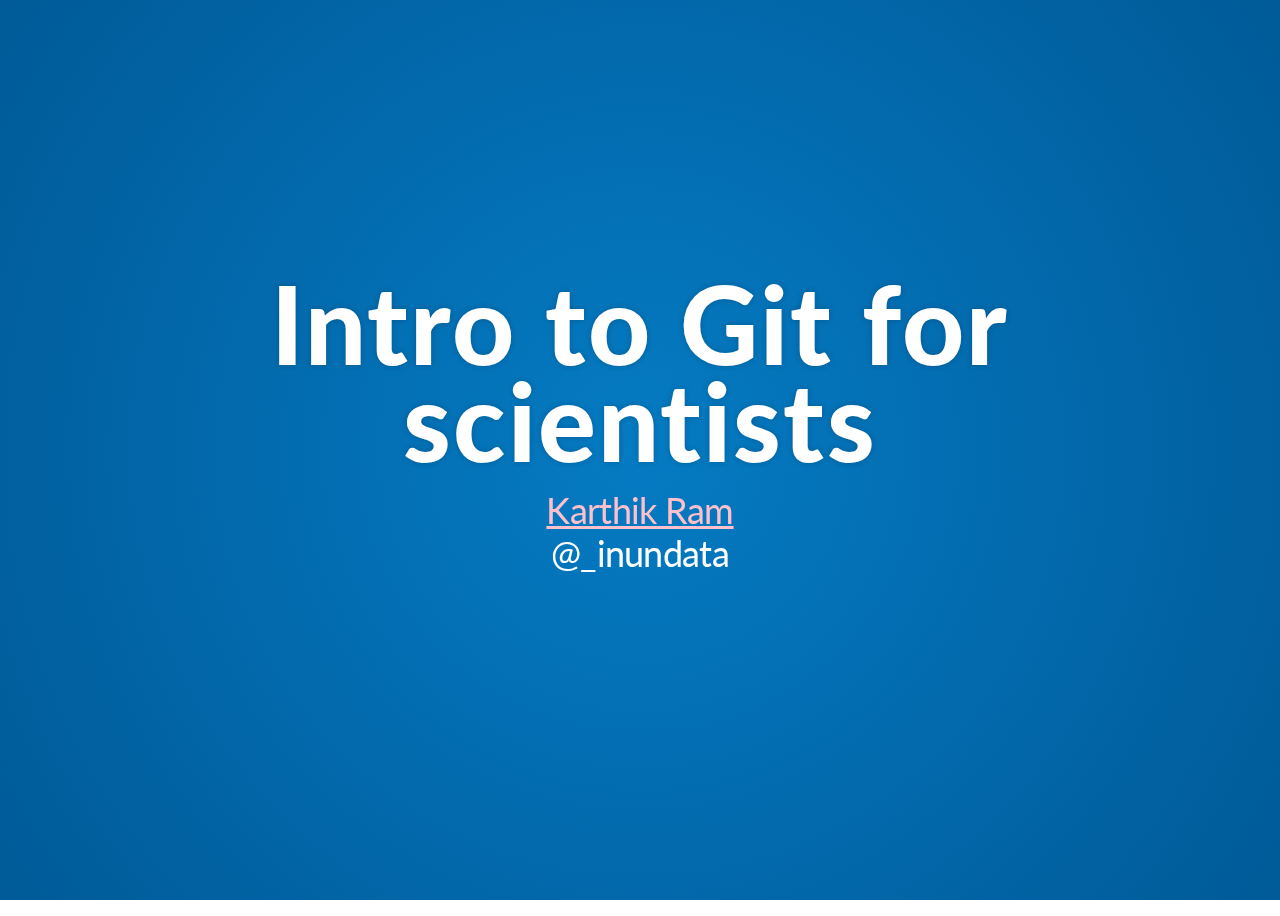
==== commit fe09d42c: "Fixed merge conflict" ====
--- a/index.html
+++ b/index.html
@@ -23,7 +23,6 @@
       <div class="slides">
       <section id="slide-title" data-state="bluesky">
   <h1>Intro to Git for scientists</h1>
->>>>>>> blue_new
   <p>
     <div class="attribution">
     <a href="http://www.inundata.org/">Karthik Ram </a><br />
